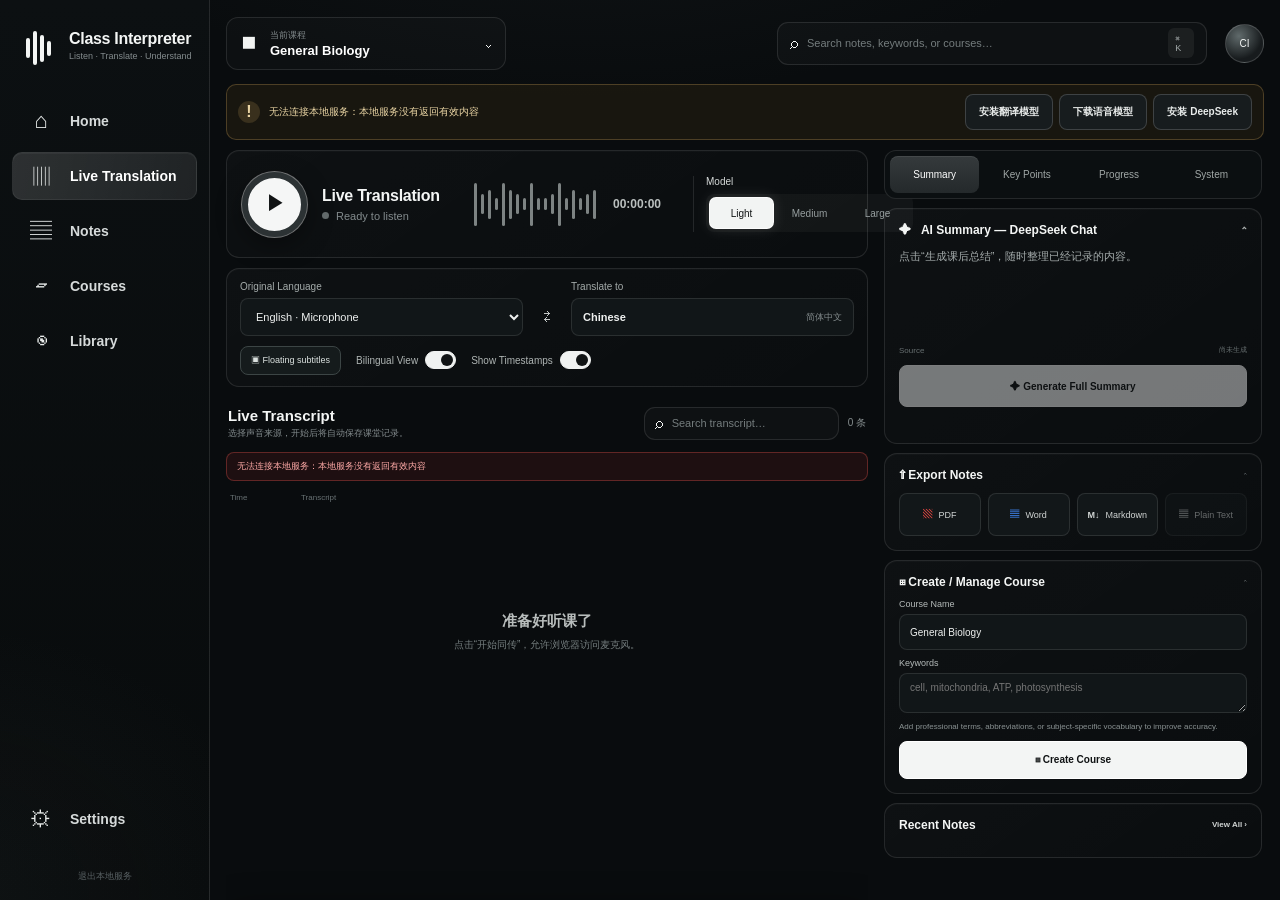
==== index.html @ e6c67590 "feat: add compact subtitle island" ====
<!doctype html>
<html lang="zh-CN">
<head>
  <meta charset="utf-8">
  <meta name="viewport" content="width=device-width,initial-scale=1">
  <meta name="color-scheme" content="dark">
  <title>听课搭子 · Class Interpreter</title>
  <link rel="stylesheet" href="/style.css?v=0.3.3-golden">
</head>
<body>
  <div class="desktop">
    <div class="window">
      <div class="app">
        <aside class="sidebar">
          <div class="brand">
            <span class="brand-mark" aria-hidden="true"><i></i><i></i><i></i><i></i></span>
            <span><strong>Class Interpreter</strong><small>Listen · Translate · Understand</small></span>
          </div>

          <button id="mobile-settings" class="mobile-nav" type="button" aria-expanded="false">菜单</button>

          <nav class="side-nav" aria-label="主要导航">
            <button class="nav-item" type="button" data-view="home"><span class="nav-icon">⌂</span><b>Home</b></button>
            <button class="nav-item active" type="button" data-view="live"><span class="nav-icon bars">▥</span><b>Live Translation</b></button>
            <button class="nav-item" type="button" data-view="history"><span class="nav-icon">▤</span><b>Notes</b></button>
            <button class="nav-item" type="button" data-view="summarize"><span class="nav-icon">▱</span><b>Courses</b></button>
            <button class="nav-item" type="button" data-view="export"><span class="nav-icon">◉</span><b>Library</b></button>
          </nav>

          <div class="sidebar-spacer"></div>
          <button class="nav-item settings-link" type="button" data-view="setup"><span class="nav-icon">⚙</span><b>Settings</b></button>

          <section class="sidebar-card" aria-label="产品介绍">
            <div class="mesh" aria-hidden="true"><i></i><i></i><i></i></div>
            <strong>From Every Lecture<br>to Lasting Knowledge</strong>
            <p>Real-time translation,<br>AI summary, organized notes.</p>
          </section>
          <button class="quiet-exit" id="quit-app" type="button">退出本地服务</button>
        </aside>

        <main class="stage">
          <header class="topbar">
            <label class="course-switcher">
              <span class="course-icon" aria-hidden="true">◆</span>
              <span class="course-copy"><small>当前课程</small><input id="class-title" value="General Biology" maxlength="80" aria-label="课程名称"></span>
              <span aria-hidden="true">⌄</span>
            </label>

            <label class="search-wrap global">
              <span aria-hidden="true">⌕</span>
              <input id="global-search" placeholder="Search notes, keywords, or courses…">
              <kbd>⌘ K</kbd>
            </label>

            <div class="top-actions">
              <span id="local-status" class="status-pill">正在检查本地服务…</span>
              <span class="avatar" aria-label="本地用户">CI</span>
            </div>
          </header>

          <section id="model-banner" class="model-banner" aria-live="polite">
            <span class="banner-icon">!</span>
            <p id="model-banner-text">正在检查本地模型…</p>
            <div class="banner-actions">
              <button id="install-translation" class="button" type="button">安装翻译模型</button>
              <button id="install-whisper" class="button" type="button">下载语音模型</button>
              <button id="install-deepseek" class="button" type="button">安装 DeepSeek</button>
            </div>
          </section>

          <section class="view" id="view-home" hidden>
            <div class="hero-panel">
              <div>
                <p class="eyebrow" id="home-greeting">Good morning</p>
                <h1>听懂每一句，<br>跟上每一堂课。</h1>
                <p>Translate, understand, and grow — one step at a time.</p>
              </div>
              <div class="hero-art" aria-hidden="true"><span>EN</span><i>→</i><span>中</span></div>
            </div>
            <div class="home-grid">
              <button class="home-card" type="button" data-view="live"><i>▥</i><b>Live Translation</b><span>实时英译中，自动保存课堂记录。</span></button>
              <button class="home-card" type="button" data-view="summarize"><i>✦</i><b>AI Summary</b><span>从本堂转写生成课后总结。</span></button>
              <button class="home-card" type="button" data-view="history"><i>▤</i><b>Recent Notes</b><span>继续查看过往课堂内容。</span></button>
            </div>
          </section>

          <section class="view" id="view-live">
            <div class="live-workspace">
              <div class="live-center">
                <section class="session-console panel">
                  <div class="record-cluster">
                    <button id="record-button" class="record-control" type="button" aria-label="开始或结束同传"><i aria-hidden="true">▶</i><span class="sr-only">开始同传</span></button>
                    <div class="record-copy">
                      <strong>Live Translation</strong>
                      <small id="record-indicator" class="record-indicator"><span></span><i id="record-status">Ready to listen</i></small>
                    </div>
                  </div>

                  <div class="waveform" aria-hidden="true">
                    <i></i><i></i><i></i><i></i><i></i><i></i><i></i><i></i><i></i><i></i><i></i><i></i><i></i><i></i><i></i><i></i><i></i><i></i><i></i><i></i><i></i><i></i><i></i><i></i>
                  </div>
                  <strong id="elapsed-time" class="session-clock">00:00:00</strong>

                  <div class="model-switch" aria-label="语音识别模型">
                    <span>Model</span>
                    <div>
                      <button class="model-card" type="button" data-model="small">Light</button>
                      <button class="model-card" type="button" data-model="medium">Medium</button>
                      <button class="model-card" type="button" data-model="large-v3">Large</button>
                    </div>
                    <select id="model" aria-label="识别模型">
                      <option value="small" selected>Small</option>
                      <option value="medium">Medium</option>
                      <option value="large-v3">Large v3</option>
                    </select>
                  </div>
                </section>

                <section class="language-console panel">
                  <label>
                    <span>Original Language</span>
                    <select id="source"><option value="mic">English · Microphone</option><option value="screen">English · Shared tab</option></select>
                  </label>
                  <span class="language-arrow" aria-hidden="true">⇄</span>
                  <div class="language-pair"><span>Translate to</span><strong>Chinese <small>简体中文</small></strong></div>
                  <div class="view-toggles">
                    <button id="subtitle-window-button" class="subtitle-window-button" type="button" aria-pressed="false" title="Open a compact always-on-top subtitle island">▣ Floating subtitles</button>
                    <label class="switch"><span>Bilingual View</span><input id="dual-view" type="checkbox" checked><i></i></label>
                    <label class="switch"><span>Show Timestamps</span><input id="timestamp-view" type="checkbox" checked><i></i></label>
                    <label class="switch speak-toggle"><span>朗读译文</span><input id="speak" type="checkbox"><i></i></label>
                  </div>
                </section>

                <section class="transcript-shell">
                  <div class="transcript-toolbar">
                    <div>
                      <h2>Live Transcript</h2>
                      <p id="session-meta">选择声音来源，开始后将自动保存课堂记录。</p>
                    </div>
                    <label class="search-wrap compact"><span aria-hidden="true">⌕</span><input id="transcript-search" placeholder="Search transcript…"></label>
                    <span id="entry-count" class="count">0 条</span>
                  </div>

                  <p id="notice" class="notice" role="status" aria-live="polite">系统已准备好。开始后会按自然停顿生成双语记录。</p>
                  <div id="live-preview" class="live-preview" hidden aria-live="polite">
                    <span>LIVE</span><div><p id="live-preview-en"></p><strong id="live-preview-zh">正在识别…</strong></div>
                  </div>
                  <div class="transcript-head" aria-hidden="true"><span>Time</span><span>Transcript</span><span></span></div>
                  <div id="transcript" class="transcript"></div>

                  <div class="listening-dock">
                    <span class="mini-wave" aria-hidden="true"><i></i><i></i><i></i><i></i><i></i></span>
                    <b id="session-heading">Listening to lecture audio…</b>
                    <button class="dock-record" type="button" data-record-proxy><i></i><span>Start</span></button>
                  </div>
                </section>
              </div>

              <aside class="insight-rail">
                <div class="rail-tabs" role="tablist" aria-label="课堂洞察">
                  <button class="active" type="button" data-rail-tab="summary">Summary</button>
                  <button type="button" data-rail-tab="concepts">Key Points</button>
                  <button type="button" data-rail-tab="progress">Progress</button>
                  <button type="button" data-rail-tab="system">System</button>
                </div>

                <section class="panel rail-panel active summary-card" id="summary-section" data-rail-panel="summary">
                  <h3><span><i class="spark">✦</i> AI Summary — DeepSeek Chat</span><button class="collapse-mark" type="button" aria-label="摘要">⌃</button></h3>
                  <div id="summary-content" class="summary-content muted">Complete a lecture segment, then generate a clear summary grounded in your transcript.</div>
                  <div class="summary-meta"><span>Source</span><small id="summary-source">尚未生成</small></div>
                  <button class="button summary-action" id="summary-button" type="button" data-generate-summary>✦ Generate Full Summary</button>
                </section>

                <section class="panel rail-panel" data-rail-panel="concepts">
                  <h3><span>Key Concepts</span><span id="concept-count" class="count">0</span></h3>
                  <div id="concept-list" class="concept-list"></div>
                </section>

                <section class="panel rail-panel" data-rail-panel="progress">
                  <h3>Today’s Progress</h3>
                  <p class="muted">记录时长 <b id="duration-metric">0 分钟</b></p>
                  <div class="metric-grid"><div><strong id="segment-metric">0</strong><span>Segments</span></div><div><strong id="word-metric">0</strong><span>Words</span></div><div><strong id="concept-metric">0</strong><span>Concepts</span></div></div>
                </section>

                <section class="panel rail-panel" data-rail-panel="system">
                  <h3>System Status</h3>
                  <ul class="system-list">
                    <li><span>Microphone</span><b id="mic-health">待连接</b></li>
                    <li><span>Audio input</span><b id="audio-health">等待语音</b></li>
                    <li><span>Translation engine</span><b id="engine-health">检查中</b></li>
                    <li><span>DeepSeek</span><b id="deepseek-health">检查中</b></li>
                    <li><span>Local notes</span><b>Auto-save</b></li>
                  </ul>
                </section>

                <section class="panel export-card">
                  <h3><span>⇧ Export Notes</span><small>⌃</small></h3>
                  <div class="export-options">
                    <button type="button" data-export-format="pdf"><i class="pdf">▧</i>PDF</button>
                    <button type="button" data-export-format="word"><i class="word">▤</i>Word</button>
                    <button type="button" data-export-format="markdown"><i>M↓</i>Markdown</button>
                    <button id="export-button" type="button" data-export-format="text"><i>▤</i>Plain Text</button>
                  </div>
                </section>

                <section class="panel course-card">
                  <h3><span>⊞ Create / Manage Course</span><small>⌃</small></h3>
                  <label class="field"><span>Course Name</span><input id="course-title-side" maxlength="80" value="General Biology"></label>
                  <label class="field"><span>Keywords</span><textarea id="glossary" rows="2" maxlength="500" placeholder="cell, mitochondria, ATP, photosynthesis"></textarea></label>
                  <p class="course-help">Add professional terms, abbreviations, or subject-specific vocabulary to improve accuracy.</p>
                  <button class="button course-action" type="button" data-new-session-proxy>⊞ Create Course</button>
                  <button id="new-session" class="sr-only" type="button">新建课堂</button>
                </section>

                <section class="panel recent-card">
                  <h3><span>Recent Notes</span><button class="text-btn" type="button" data-view="history">View All ›</button></h3>
                  <div id="recent-list" class="recent-list"></div>
                </section>
              </aside>
            </div>
          </section>

          <section class="view secondary-view" id="view-summarize" hidden>
            <div class="page-head"><div><p class="eyebrow">AI Study Assistant</p><h1>课程总结</h1><p>只根据已识别的课堂文字整理，不编造内容。</p></div><button class="button primary" type="button" id="summary-page-button">生成课后总结</button></div>
            <div class="split"><div class="panel drop-panel"><i class="page-symbol">✦</i><p>从当前课堂记录生成结构化总结。DeepSeek 就绪时会自动增强整理质量。</p><p id="deepseek-status-text" class="muted">正在检查 DeepSeek…</p><button class="button" type="button" id="install-deepseek-page">安装 DeepSeek</button></div><div class="panel result-panel"><h3>Summary Result</h3><div id="summary-page-content" class="summary-content muted">Your summary will appear here.</div></div></div>
          </section>

          <section class="view secondary-view" id="view-export" hidden>
            <div class="page-head"><div><p class="eyebrow">Study anywhere</p><h1>导出笔记</h1><p>保存、分享并继续学习。</p></div><button class="button primary" type="button" id="export-page-button">下载文本</button></div>
            <div class="split export-view"><div class="panel"><h3>最近课堂</h3><div id="export-list" class="note-list"></div></div><div class="panel"><h3 id="export-title">当前笔记</h3><pre id="export-preview" class="note-preview">选择一节课或先开始同传。</pre></div></div>
          </section>

          <section class="view secondary-view" id="view-model" hidden>
            <div class="page-head"><div><p class="eyebrow">Recognition engine</p><h1>语音模型</h1><p>模型越大越准确，也会占用更多内存。</p></div><span class="status-pill">当前：<b id="current-model-label">Small</b></span></div>
            <div class="model-grid"><button class="model-card selected" type="button" data-model="small"><b>Light</b><span>推荐 · 更快</span></button><button class="model-card" type="button" data-model="medium"><b>Medium</b><span>更准确</span></button><button class="model-card" type="button" data-model="large-v3"><b>Large</b><span>准确优先</span></button></div>
          </section>

          <section class="view secondary-view" id="view-setup" hidden>
            <div class="page-head"><div><p class="eyebrow">Local privacy</p><h1>设置</h1><p>浏览器录音、本机识别、自动保存。</p></div></div>
            <div class="split"><div class="panel drop-panel"><i class="page-symbol">◌</i><h3>隐私优先</h3><p>录音不会上传到我们的服务器。语音识别和翻译在本机完成。</p></div><div class="panel"><h3>使用建议</h3><ul class="tips"><li>首次使用保持联网以下载免费模型。</li><li>线下课堂选择麦克风；网课选择共享标签页并勾选共享音频。</li><li>手机端请保持网页在前台，避免锁屏。</li></ul></div></div>
          </section>

          <section class="view secondary-view" id="view-history" hidden>
            <div class="page-head"><div><p class="eyebrow">Your learning archive</p><h1>课堂笔记</h1><p>所有记录均保存在当前电脑。</p></div></div>
            <div id="history" class="history-grid"></div>
          </section>
        </main>
      </div>
    </div>
  </div>
  <script src="/subtitle-window.js?v=0.3.3-island" defer></script>
  <script src="/app.js?v=0.3.3-stream" defer></script>
</body>
</html>
---- style.css ----
:root {
  color-scheme: dark;
  --bg: #07090a;
  --shell: #090c0e;
  --sidebar: #0b0e10;
  --panel: #0d1113;
  --panel-strong: #111517;
  --surface: #151a1c;
  --surface-hover: #1b2022;
  --text: #f4f6f5;
  --soft: #c9cecd;
  --muted: #838b8d;
  --faint: #596164;
  --line: rgba(255,255,255,.105);
  --line-strong: rgba(255,255,255,.17);
  --green: #28df79;
  --red: #ff5c57;
  --amber: #e9bd67;
  --radius: 13px;
  --font: Inter, ui-sans-serif, "SF Pro Display", "Segoe UI", "PingFang SC", "Microsoft YaHei", sans-serif;
}

* { box-sizing: border-box; }
html, body { margin: 0; min-width: 320px; min-height: 100%; background: var(--bg); color: var(--text); font-family: var(--font); }
body { min-height: 100vh; overflow: hidden; }
button, input, select, textarea { font: inherit; color: inherit; }
button { cursor: pointer; }
button:disabled { cursor: not-allowed; opacity: .46; }
input, select, textarea { outline: none; }
[hidden], .sr-only { display: none !important; }

.desktop, .window, .app { width: 100%; min-height: 100vh; }
.window { background: var(--shell); }
.app { display: grid; grid-template-columns: 260px minmax(0,1fr); }

.sidebar {
  height: 100vh;
  padding: 25px 12px 16px;
  display: flex;
  flex-direction: column;
  overflow: hidden;
  border-right: 1px solid var(--line);
  background:
    radial-gradient(500px 420px at -20% 100%, rgba(76,85,86,.10), transparent 65%),
    linear-gradient(180deg,#0c1012,#080b0c);
}
.brand { min-height: 72px; padding: 4px 16px 24px; display: flex; align-items: flex-start; gap: 13px; }
.brand > span:last-child { display: grid; gap: 3px; min-width: 0; }
.brand strong { font-size: 16px; line-height: 1.2; letter-spacing: -.3px; white-space: nowrap; }
.brand small { color: var(--muted); font-size: 9px; white-space: nowrap; }
.brand-mark { width: 36px; height: 38px; display: flex; align-items: center; justify-content: center; gap: 3px; flex: 0 0 auto; }
.brand-mark i { width: 4px; border-radius: 6px; background: #f3f5f4; }
.brand-mark i:nth-child(1) { height: 20px; }
.brand-mark i:nth-child(2) { height: 34px; }
.brand-mark i:nth-child(3) { height: 27px; }
.brand-mark i:nth-child(4) { height: 15px; }

.side-nav { display: grid; gap: 7px; }
.nav-item {
  width: 100%;
  min-height: 48px;
  padding: 8px 16px;
  display: grid;
  grid-template-columns: 32px 1fr;
  align-items: center;
  gap: 9px;
  border: 1px solid transparent;
  border-radius: 10px;
  background: transparent;
  color: #d6dada;
  text-align: left;
  transition: background .16s ease, border-color .16s ease, color .16s ease;
}
.nav-item:hover { background: rgba(255,255,255,.045); color: #fff; }
.nav-item.active {
  border-color: rgba(255,255,255,.06);
  background: linear-gradient(100deg,rgba(255,255,255,.14),rgba(255,255,255,.085));
  color: #fff;
  box-shadow: inset 0 1px rgba(255,255,255,.04);
}
.nav-item b { font-size: 14px; font-weight: 560; }
.nav-icon { width: 24px; color: #e9eceb; font-size: 22px; line-height: 1; text-align: center; }
.nav-icon.bars { font-size: 19px; }
.sidebar-spacer { flex: 1; min-height: 16px; }
.settings-link { margin-bottom: 16px; }

.sidebar-card {
  position: relative;
  min-height: 272px;
  padding: 153px 18px 18px;
  overflow: hidden;
  border: 1px solid var(--line);
  border-radius: 14px;
  background: #0f1315;
}
.sidebar-card .mesh { position: absolute; inset: 0 0 auto; height: 143px; overflow: hidden; background: linear-gradient(150deg,#3e4547,#111517 45%,#090b0c); }
.sidebar-card .mesh i { position: absolute; width: 205px; height: 100px; left: -45px; top: 74px; border: 1px solid rgba(255,255,255,.10); border-radius: 50% 50% 0 0; transform: rotate(-8deg); background: linear-gradient(145deg,#3c4244,#101315 66%); }
.sidebar-card .mesh i:nth-child(2) { left: 48px; top: 83px; background: #090b0c; }
.sidebar-card .mesh i:nth-child(3) { left: 118px; top: 102px; background: #1a1f20; }
.sidebar-card strong { position: relative; font-size: 18px; line-height: 1.15; letter-spacing: -.55px; }
.sidebar-card p { position: relative; margin: 13px 0 0; color: #b3b9b8; font-size: 10px; line-height: 1.5; }
.quiet-exit { margin-top: 10px; border: 0; background: none; color: var(--faint); font-size: 9px; }
.mobile-nav { display: none; }

.stage {
  height: 100vh;
  min-width: 0;
  padding: 0 16px 14px;
  overflow: auto;
  background:
    radial-gradient(900px 420px at 35% -18%,rgba(62,72,74,.15),transparent 62%),
    #090c0e;
  scrollbar-color: #33393a transparent;
}
.topbar {
  height: 86px;
  display: grid;
  grid-template-columns: 280px minmax(260px,1fr) auto;
  align-items: center;
  gap: 18px;
}
.course-switcher {
  height: 53px;
  padding: 8px 13px;
  display: flex;
  align-items: center;
  gap: 12px;
  border: 1px solid var(--line);
  border-radius: 12px;
  background: rgba(255,255,255,.018);
}
.course-icon { font-size: 18px; transform: rotate(45deg); color: #f2f4f3; }
.course-copy { min-width: 0; flex: 1; display: grid; gap: 1px; }
.course-copy small { color: var(--muted); font-size: 9px; }
.course-copy input { width: 100%; padding: 0; border: 0; background: transparent; color: #fff; font-size: 13px; font-weight: 650; }

.search-wrap {
  display: flex;
  align-items: center;
  gap: 9px;
  border: 1px solid var(--line);
  border-radius: 11px;
  background: rgba(255,255,255,.025);
}
.search-wrap.global { width: min(430px,100%); height: 43px; padding: 0 12px; justify-self: end; }
.search-wrap input { min-width: 0; width: 100%; height: 100%; padding: 0; border: 0; background: transparent; color: #e3e6e5; font-size: 11px; }
.search-wrap input::placeholder { color: #747c7d; }
.search-wrap kbd { padding: 5px 7px; border-radius: 6px; background: rgba(255,255,255,.06); color: #a3aaaa; font: 9px var(--font); }
.top-actions { min-width: 0; display: flex; justify-content: flex-end; align-items: center; gap: 11px; }
.status-pill { display: none; }
.avatar { width: 39px; height: 39px; display: grid; place-items: center; flex: 0 0 auto; border: 1px solid var(--line-strong); border-radius: 50%; background: radial-gradient(circle at 35% 30%,#606a6b,#171b1d 65%); font-size: 10px; }

.model-banner {
  display: none;
  min-height: 48px;
  margin: -2px 0 10px;
  padding: 9px 11px;
  align-items: center;
  gap: 9px;
  border: 1px solid rgba(233,189,103,.25);
  border-radius: 10px;
  background: rgba(120,86,25,.14);
  color: #ead5a4;
}
.model-banner.show { display: flex; }
.banner-icon { width: 22px; height: 22px; display: grid; place-items: center; border-radius: 50%; background: rgba(233,189,103,.16); font-weight: 800; }
.model-banner p { flex: 1; margin: 0; font-size: 10px; }
.banner-actions { display: flex; gap: 6px; }

.view { animation: view-in .18s ease both; }
@keyframes view-in { from { opacity: 0; transform: translateY(2px); } }
.panel {
  border: 1px solid var(--line);
  border-radius: var(--radius);
  background: linear-gradient(145deg,rgba(255,255,255,.022),rgba(255,255,255,.009));
  box-shadow: inset 0 1px rgba(255,255,255,.018);
}
.button {
  min-height: 36px;
  padding: 8px 13px;
  border: 1px solid var(--line-strong);
  border-radius: 8px;
  background: #171c1e;
  color: #e9eceb;
  font-size: 10px;
  font-weight: 650;
}
.button:hover { border-color: rgba(255,255,255,.29); background: #1d2325; }
.button.primary { border-color: #fff; background: #f4f5f5; color: #111415; }

.live-workspace {
  height: calc(100vh - 100px);
  min-height: 660px;
  display: grid;
  grid-template-columns: minmax(590px,1fr) 468px;
  gap: 16px;
  align-items: stretch;
}
.live-center { min-width: 0; min-height: 0; display: flex; flex-direction: column; gap: 10px; }

.session-console {
  min-height: 108px;
  padding: 13px 15px;
  display: grid;
  grid-template-columns: 245px minmax(160px,1fr) 76px 242px;
  align-items: center;
  gap: 13px;
}
.record-cluster { min-width: 0; display: flex; align-items: center; gap: 15px; }
.record-control {
  width: 65px;
  height: 65px;
  display: grid;
  place-items: center;
  flex: 0 0 auto;
  border: 6px solid #2c3234;
  border-radius: 50%;
  background: #f5f6f6;
  color: #101314;
  box-shadow: 0 0 0 1px rgba(255,255,255,.42),0 8px 26px rgba(0,0,0,.38);
}
.record-control i { font-style: normal; font-size: 19px; font-weight: 850; margin-left: 2px; }
.record-control.recording { border-color: #363c3e; background: #fff; color: #111; }
.record-copy { min-width: 0; display: grid; gap: 5px; }
.record-copy strong { font-size: 16px; letter-spacing: -.25px; white-space: nowrap; }
.record-indicator { display: flex; align-items: center; gap: 7px; color: var(--muted); font-size: 11px; }
.record-indicator span { width: 7px; height: 7px; border-radius: 50%; background: #626a6b; }
.record-indicator i { overflow: hidden; text-overflow: ellipsis; white-space: nowrap; font-style: normal; }
.record-indicator.active { color: #a9eec3; }
.record-indicator.active span { background: var(--green); box-shadow: 0 0 12px rgba(40,223,121,.65); }

.waveform { height: 51px; display: flex; align-items: center; justify-content: center; gap: 4px; overflow: hidden; }
.waveform i { width: 3px; height: 12px; flex: 0 0 auto; border-radius: 4px; background: #aeb5b4; opacity: .7; }
.waveform i:nth-child(3n) { height: 29px; }
.waveform i:nth-child(4n) { height: 43px; }
.waveform i:nth-child(5n) { height: 20px; }
.session-console:has(.record-indicator.active) .waveform i { animation: wave .68s ease-in-out infinite alternate; background: #eef1f0; }
.session-console:has(.record-indicator.active) .waveform i:nth-child(2n) { animation-delay: -.31s; }
.session-console:has(.record-indicator.active) .waveform i:nth-child(3n) { animation-delay: -.49s; }
@keyframes wave { to { height: 7px; opacity: .32; } }
.session-clock { color: #bbc0bf; font-size: 12px; font-variant-numeric: tabular-nums; white-space: nowrap; }

.model-switch { min-width: 0; padding-left: 12px; border-left: 1px solid var(--line); }
.model-switch > span { display: block; margin-bottom: 7px; color: #d6dad9; font-size: 10px; }
.model-switch > div { display: grid; grid-template-columns: repeat(3,1fr); gap: 3px; padding: 3px; border-radius: 8px; background: rgba(255,255,255,.035); }
.model-switch .model-card { min-height: 32px; padding: 4px; border: 1px solid transparent; border-radius: 7px; background: transparent; color: #969e9f; font-size: 10px; }
.model-switch .model-card.selected { border-color: rgba(255,255,255,.75); background: #f2f4f3; color: #101314; box-shadow: 0 0 15px rgba(255,255,255,.12); }
.model-switch select { position: absolute; width: 1px; height: 1px; opacity: 0; pointer-events: none; }

.language-console {
  min-height: 88px;
  padding: 12px 13px;
  display: grid;
  grid-template-columns: minmax(180px,1fr) 35px minmax(180px,1fr) minmax(300px,1.5fr);
  gap: 10px;
  align-items: end;
}
.language-console label > span, .language-pair > span { display: block; margin-bottom: 6px; color: #a4abaa; font-size: 10px; }
.language-console select, .language-pair strong {
  width: 100%;
  min-height: 38px;
  padding: 8px 11px;
  display: flex;
  justify-content: space-between;
  align-items: center;
  border: 1px solid var(--line);
  border-radius: 8px;
  background: #111618;
  color: #eef0ef;
  font-size: 11px;
}
.language-pair small { color: #848c8d; font-weight: 500; }
.language-arrow { height: 38px; display: grid; place-items: center; color: #c4c9c8; }
.view-toggles { height: 38px; display: flex; justify-content: flex-end; align-items: center; gap: 15px; }
.subtitle-window-button { min-height: 29px; padding: 5px 10px; border: 1px solid #3c4545; border-radius: 8px; background: #151b1c; color: #dce2e0; font-size: 9px; white-space: nowrap; }
.subtitle-window-button:hover { border-color: #75807f; background: #1d2425; }
.subtitle-window-button.is-open { border-color: #43d68a; background: #10251c; color: #8ff0ba; }
.subtitle-island-fallback {
  width: min(720px, calc(100vw - 24px));
  height: 148px;
  position: fixed;
  z-index: 10000;
  left: 50%;
  top: 18px;
  transform: translateX(-50%);
  border: 0;
  border-radius: 36px;
  background: transparent;
  filter: drop-shadow(0 18px 42px rgba(0, 0, 0, .42));
}
.switch { display: flex; align-items: center; gap: 7px; white-space: nowrap; }
.switch > span { margin: 0 !important; color: #afb5b4 !important; }
.switch input { position: absolute; opacity: 0; pointer-events: none; }
.switch i { width: 31px; height: 18px; position: relative; border: 1px solid #485052; border-radius: 20px; background: #1b2022; }
.switch i::after { content: ""; width: 12px; height: 12px; position: absolute; left: 2px; top: 2px; border-radius: 50%; background: #858d8e; transition: .18s; }
.switch input:checked + i { border-color: #f0f2f1; background: #f0f2f1; }
.switch input:checked + i::after { left: 15px; background: #111415; }
.speak-toggle { display: none; }

.transcript-shell {
  min-height: 0;
  flex: 1;
  position: relative;
  display: flex;
  flex-direction: column;
  overflow: hidden;
}
.transcript-toolbar {
  min-height: 55px;
  padding: 6px 2px 9px;
  display: grid;
  grid-template-columns: minmax(190px,1fr) 195px auto;
  align-items: center;
  gap: 9px;
}
.transcript-toolbar h2 { margin: 0; font-size: 15px; }
.transcript-toolbar p { margin: 3px 0 0; color: var(--muted); font-size: 9px; }
.search-wrap.compact { height: 33px; padding: 0 10px; }
.count { color: #858d8e; font-size: 10px; white-space: nowrap; }

.notice { margin: 0 0 7px; padding: 7px 10px; border: 1px solid rgba(55,165,98,.20); border-radius: 8px; background: rgba(42,102,65,.12); color: #91c9a6; font-size: 9px; }
.notice:empty { display: none; }
.notice.error { border-color: rgba(255,92,87,.30); background: rgba(125,35,33,.19); color: #ffaaa7; }
.notice.warn { border-color: rgba(233,189,103,.24); background: rgba(117,82,22,.16); color: #e5c785; }
.live-preview { margin: 0 0 8px; padding: 10px 12px; display: grid; grid-template-columns: 42px 1fr; gap: 11px; border: 1px solid rgba(75,214,139,.25); border-radius: 10px; background: linear-gradient(100deg,rgba(35,112,69,.15),rgba(255,255,255,.018)); }
.live-preview[hidden] { display: none; }
.live-preview > span { align-self: start; padding: 4px 6px; border-radius: 5px; background: rgba(54,217,130,.13); color: #65e49e; font-size: 8px; font-weight: 800; letter-spacing: .08em; text-align: center; }
.live-preview p, .live-preview strong { display: block; margin: 0; overflow-wrap: anywhere; line-height: 1.45; }
.live-preview p { color: #d7dddb; font-size: 11px; }
.live-preview strong { margin-top: 3px; color: #9ea8a5; font-size: 12px; }
.transcript-head { min-height: 27px; padding: 5px 4px; display: grid; grid-template-columns: 62px 1fr 38px; gap: 9px; color: #687173; font-size: 8px; }
.transcript { min-height: 0; flex: 1; padding: 0 0 60px; overflow: auto; scrollbar-width: thin; scrollbar-color: #33393a transparent; }
.empty { min-height: 240px; display: grid; place-content: center; text-align: center; color: #747d7e; }
.empty strong { color: #b8bdbc; font-size: 15px; }
.empty p { margin: 7px 0; font-size: 10px; }

.entry {
  margin-bottom: 10px;
  padding: 0;
  display: grid;
  grid-template-columns: 62px minmax(0,1fr) 38px;
  gap: 9px;
  align-items: start;
}
.entry-time { padding-top: 15px; color: #bbc0c0; font-size: 10px; font-variant-numeric: tabular-nums; }
.entry-copy { overflow: hidden; border: 1px solid var(--line); border-radius: 12px; background: rgba(255,255,255,.013); }
.transcript-line { min-height: 57px; padding: 10px 12px; display: grid; grid-template-columns: 36px 1fr; gap: 10px; align-items: start; }
.transcript-line + .transcript-line { border-top: 1px solid var(--line); }
.transcript-line:first-child { background: linear-gradient(100deg,rgba(255,255,255,.038),rgba(255,255,255,.016)); }
.language-tag { width: 29px; height: 29px; display: grid; place-items: center; border-radius: 7px; background: #252b2e; color: #f0f2f1; font-size: 9px; font-weight: 700; }
.entry-zh .language-tag { background: #202a3a; }
.transcript-line p { margin: 1px 0; color: #e0e3e2; font-size: 12px; line-height: 1.55; }
.entry-zh p { color: #c7cccb; }
.entry-zh.missing p { color: #777f80; }
.entry-tools { padding-top: 12px; }
.entry-tools button { width: 32px; height: 32px; padding: 0; border: 1px solid transparent; border-radius: 7px; background: transparent; color: #91999a; font-size: 13px; }
.entry-tools button:hover { border-color: var(--line); background: rgba(255,255,255,.04); }
.edit-box { min-height: 86px; padding: 10px; border: 1px solid var(--line); border-radius: 8px; background: #0d1113; resize: vertical; }
.edit-actions { display: flex; gap: 6px; }
.edit-actions button { width: auto; min-width: 75px; color: #fff; font-size: 9px; }
#view-live.mono .entry-zh { display: none; }
.hide-time .entry-time, .hide-time .transcript-head span:first-child { visibility: hidden; }

.listening-dock {
  position: absolute;
  left: 0;
  right: 0;
  bottom: 1px;
  min-height: 48px;
  padding: 8px 10px 8px 14px;
  display: flex;
  align-items: center;
  gap: 12px;
  border: 1px solid var(--line-strong);
  border-radius: 12px;
  background: rgba(16,20,22,.96);
  backdrop-filter: blur(16px);
  box-shadow: 0 10px 35px rgba(0,0,0,.45);
}
.listening-dock b { min-width: 0; flex: 1; overflow: hidden; text-overflow: ellipsis; white-space: nowrap; color: #aeb5b4; font-size: 9px; font-weight: 500; }
.mini-wave { height: 24px; display: flex; align-items: center; gap: 2px; }
.mini-wave i { width: 2px; height: 11px; border-radius: 3px; background: #e3e7e6; }
.mini-wave i:nth-child(2), .mini-wave i:nth-child(4) { height: 22px; }
.dock-record { min-width: 64px; min-height: 31px; display: flex; align-items: center; justify-content: center; gap: 7px; border: 1px solid rgba(255,255,255,.13); border-radius: 18px; background: #171b1d; color: #aab1b0; font-size: 9px; }
.dock-record i { width: 7px; height: 7px; border-radius: 50%; background: #727a7b; }
.dock-record.recording { border-color: rgba(255,92,87,.30); background: rgba(111,30,28,.24); color: #ff7772; }
.dock-record.recording i { background: var(--red); box-shadow: 0 0 9px rgba(255,92,87,.6); }

.insight-rail { min-width: 0; height: 100%; overflow: auto; display: flex; flex-direction: column; gap: 9px; padding-right: 2px; scrollbar-width: thin; scrollbar-color: #33393a transparent; }
.rail-tabs { min-height: 49px; padding: 5px; display: grid; grid-template-columns: repeat(4,1fr); gap: 3px; border: 1px solid var(--line); border-radius: 12px; background: #0b0f11; }
.rail-tabs button { border: 0; border-radius: 8px; background: transparent; color: #a1a8a7; font-size: 10px; }
.rail-tabs button.active { background: linear-gradient(180deg,#353a3c,#24292b); color: #fff; box-shadow: inset 0 1px rgba(255,255,255,.08); }
.insight-rail .panel { padding: 14px; }
.insight-rail h3 { margin: 0 0 11px; display: flex; justify-content: space-between; align-items: center; gap: 10px; font-size: 12px; }
.insight-rail h3 small { color: #8b9394; font-size: 8px; font-weight: 500; }
.spark { margin-right: 7px; font-style: normal; }
.collapse-mark { padding: 0; border: 0; background: none; color: #bbc0bf; font-size: 11px; }

.rail-panel { display: none; }
.rail-panel.active { display: block; }
.summary-card { min-height: 236px; }
.summary-content { min-height: 90px; max-height: 190px; overflow: auto; white-space: pre-wrap; color: #d0d4d3; font-size: 11px; line-height: 1.52; }
.summary-content.muted { color: #a3aaaa; }
.summary-meta { margin-top: 8px; display: flex; justify-content: space-between; color: #676f70; font-size: 8px; }
.summary-action { width: 100%; margin-top: 10px; min-height: 42px; border-color: #fff; background: #f4f5f5; color: #101314; font-size: 10px; }
.summary-action:hover { background: #fff; color: #000; }

.concept-list { display: flex; flex-wrap: wrap; gap: 6px; }
.concept-list span { padding: 6px 9px; border: 1px solid var(--line); border-radius: 7px; background: #181d1f; color: #c1c6c5; font-size: 9px; }
.metric-grid { display: grid; grid-template-columns: repeat(3,1fr); gap: 6px; }
.metric-grid div { padding: 10px 4px; text-align: center; border: 1px solid var(--line); border-radius: 8px; }
.metric-grid strong { display: block; font-size: 18px; }
.metric-grid span { display: block; margin-top: 4px; color: var(--muted); font-size: 8px; }
.system-list { list-style: none; padding: 0; margin: 0; display: grid; gap: 7px; }
.system-list li { display: flex; justify-content: space-between; color: #aab1b0; font-size: 9px; }
.system-list b { color: #73d69b; }

.export-options { display: grid; grid-template-columns: repeat(4,1fr); gap: 7px; }
.export-options button { min-height: 43px; padding: 5px 4px; display: flex; align-items: center; justify-content: center; gap: 6px; border: 1px solid var(--line); border-radius: 8px; background: #121719; color: #d1d5d4; font-size: 9px; }
.export-options button:hover { border-color: #4a5354; background: #171c1e; color: #fff; }
.export-options i { font-style: normal; font-weight: 700; }
.export-options .pdf { color: #ff4d48; }
.export-options .word { color: #438cff; }

.course-card { display: grid; gap: 8px; }
.course-card h3 { margin-bottom: 2px; }
.field { display: grid; gap: 5px; color: #b5bbba; font-size: 9px; }
.field input, .field textarea { width: 100%; min-height: 36px; padding: 8px 10px; border: 1px solid var(--line); border-radius: 8px; background: #111618; color: #eef0ef; resize: vertical; font-size: 10px; }
.course-help { margin: 0; color: #8a9293; font-size: 8px; line-height: 1.45; }
.course-action { width: 100%; min-height: 38px; border-color: #fff; background: #f3f5f4; color: #101314; }
.text-btn { padding: 0; border: 0; background: none; color: #d0d4d3; font-size: 8px; }

.recent-list, .note-list { display: grid; gap: 2px; }
.history-item, .note-item { width: 100%; padding: 6px 8px; display: grid; grid-template-columns: 1fr auto; text-align: left; border: 1px solid transparent; border-radius: 7px; background: transparent; color: #d5d9d8; }
.history-item:hover, .note-item:hover, .history-item.active, .note-item.active { border-color: var(--line); background: rgba(255,255,255,.025); }
.history-item strong, .note-item strong { overflow: hidden; text-overflow: ellipsis; white-space: nowrap; font-size: 10px; font-weight: 550; }
.history-item small, .note-item small { color: #747d7e; font-size: 8px; }

.muted { color: var(--muted); }
.hero-panel { min-height: 310px; padding: 46px; display: grid; grid-template-columns: 1fr 300px; align-items: center; border: 1px solid var(--line); border-radius: 16px; background: radial-gradient(500px 280px at 80% 50%,rgba(112,124,126,.14),transparent 60%),#101416; }
.hero-panel h1 { margin: 8px 0 12px; font-size: clamp(36px,4vw,64px); line-height: .98; letter-spacing: -2px; }
.hero-panel p { color: var(--muted); }
.hero-art { display: flex; align-items: center; justify-content: center; gap: 18px; }
.hero-art span { width: 90px; height: 90px; display: grid; place-items: center; border: 1px solid var(--line-strong); border-radius: 50%; background: #22282a; font-size: 22px; font-weight: 700; }
.hero-art i { color: #777f80; font-style: normal; }
.home-grid { margin-top: 14px; display: grid; grid-template-columns: repeat(3,1fr); gap: 12px; }
.home-card { min-height: 150px; padding: 22px; display: grid; align-content: end; gap: 6px; text-align: left; border: 1px solid var(--line); border-radius: 14px; background: #101416; color: #fff; }
.home-card i { font-style: normal; font-size: 24px; }
.home-card b { font-size: 15px; }
.home-card span { color: var(--muted); font-size: 10px; }

.secondary-view { padding: 4px 0 30px; }
.page-head { min-height: 120px; display: flex; align-items: center; justify-content: space-between; gap: 20px; }
.page-head h1 { margin: 4px 0; font-size: 32px; }
.page-head p { margin: 0; color: var(--muted); font-size: 10px; }
.eyebrow { margin: 0; color: #707879; font-size: 9px; text-transform: uppercase; letter-spacing: 1.2px; }
.split { display: grid; grid-template-columns: minmax(280px,.8fr) minmax(0,1.4fr); gap: 12px; }
.split > .panel { min-height: 420px; padding: 22px; }
.drop-panel { display: grid; place-content: center; text-align: center; gap: 12px; }
.page-symbol { font-style: normal; font-size: 34px; }
.result-panel .summary-content { max-height: none; }
.model-grid { display: grid; grid-template-columns: repeat(3,1fr); gap: 12px; }
.model-grid .model-card { min-height: 150px; padding: 20px; display: grid; align-content: end; gap: 8px; text-align: left; border: 1px solid var(--line); border-radius: 14px; background: #111517; color: #fff; }
.model-grid .model-card.selected { border-color: #a8b0b0; box-shadow: inset 0 0 0 1px #a8b0b0; }
.model-grid .model-card span { color: var(--muted); font-size: 10px; }
.history-grid { display: grid; grid-template-columns: repeat(auto-fill,minmax(240px,1fr)); gap: 10px; }
.history-grid .history-item { min-height: 100px; padding: 16px; align-content: end; border-color: var(--line); background: #101416; }
.note-preview { min-height: 360px; margin: 0; padding: 14px; overflow: auto; white-space: pre-wrap; border: 1px solid var(--line); border-radius: 10px; background: #090c0e; color: #c5caca; font: 10px/1.65 ui-monospace,Consolas,monospace; }
.tips { color: #b5bbba; font-size: 11px; line-height: 1.8; }

@media (max-width: 1330px) {
  .app { grid-template-columns: 210px minmax(0,1fr); }
  .sidebar-card { display: none; }
  .brand { padding-inline: 8px; }
  .live-workspace { grid-template-columns: minmax(540px,1fr) 380px; }
  .session-console { grid-template-columns: 215px minmax(130px,1fr) 67px 220px; }
  .language-console { grid-template-columns: minmax(170px,1fr) 28px minmax(150px,1fr); }
  .view-toggles { grid-column: 1 / -1; height: 28px; justify-content: flex-start; }
}

@media (max-width: 1050px) {
  body { overflow: auto; }
  .app { grid-template-columns: 1fr; }
  .sidebar { height: auto; min-height: 66px; padding: 10px 14px; overflow: visible; border-right: 0; border-bottom: 1px solid var(--line); }
  .brand { min-height: 44px; padding: 0; align-items: center; }
  .brand-mark { width: 30px; height: 32px; }
  .sidebar-spacer, .settings-link, .sidebar-card, .quiet-exit { display: none; }
  .mobile-nav { display: block; position: absolute; right: 15px; top: 17px; padding: 6px 9px; border: 1px solid var(--line); border-radius: 8px; background: #171c1e; }
  .side-nav { display: none; grid-template-columns: repeat(5,1fr); margin-top: 10px; }
  .sidebar.expanded .side-nav { display: grid; }
  .nav-item { min-height: 42px; grid-template-columns: 1fr; justify-items: center; padding: 6px; }
  .nav-icon { display: none; }
  .stage { height: auto; min-height: calc(100vh - 66px); overflow: visible; }
  .topbar { grid-template-columns: 1fr 1fr; height: auto; min-height: 84px; padding: 10px 0; }
  .top-actions { grid-column: 1 / -1; justify-content: flex-start; }
  .live-workspace { height: auto; min-height: 0; grid-template-columns: 1fr; }
  .live-center { min-height: 720px; }
  .insight-rail { height: auto; overflow: visible; display: grid; grid-template-columns: 1fr 1fr; }
  .rail-tabs, .summary-card, .recent-card, .export-card { grid-column: 1 / -1; }
}

@media (max-width: 720px) {
  .stage { padding: 0 10px 14px; }
  .topbar { grid-template-columns: 1fr; gap: 8px; }
  .course-switcher, .search-wrap.global { width: 100%; }
  .top-actions { grid-column: auto; }
  .status-pill { max-width: calc(100vw - 70px); }
  .model-banner.show { align-items: stretch; flex-direction: column; }
  .banner-actions { flex-wrap: wrap; }
  .side-nav, .sidebar.expanded .side-nav { grid-template-columns: 1fr 1fr; }
  .session-console { grid-template-columns: 1fr 70px; }
  .waveform { grid-column: 1 / -1; order: 3; }
  .model-switch { grid-column: 1 / -1; padding: 10px 0 0; border-left: 0; border-top: 1px solid var(--line); }
  .language-console { grid-template-columns: 1fr; }
  .language-arrow { display: none; }
  .view-toggles { grid-column: auto; flex-wrap: wrap; height: auto; }
  .live-center { min-height: 760px; }
  .transcript-toolbar { grid-template-columns: 1fr auto; }
  .search-wrap.compact { grid-column: 1 / -1; grid-row: 2; }
  .transcript-head { display: none; }
  .entry { grid-template-columns: 1fr 34px; }
  .entry-time { grid-column: 1; padding: 0 2px; }
  .entry-copy { grid-column: 1; }
  .entry-tools { grid-column: 2; grid-row: 2; }
  .insight-rail { grid-template-columns: 1fr; }
  .rail-tabs, .summary-card, .recent-card, .export-card { grid-column: auto; }
  .export-options { grid-template-columns: 1fr 1fr; }
  .hero-panel { padding: 28px; grid-template-columns: 1fr; }
  .hero-art { display: none; }
  .home-grid, .model-grid, .split { grid-template-columns: 1fr; }
}

@media print {
  body.printing-notes { overflow: visible; background: #fff; color: #111; }
  body.printing-notes .sidebar,
  body.printing-notes .topbar,
  body.printing-notes .model-banner,
  body.printing-notes .session-console,
  body.printing-notes .language-console,
  body.printing-notes .insight-rail,
  body.printing-notes .transcript-toolbar,
  body.printing-notes .listening-dock,
  body.printing-notes .entry-tools,
  body.printing-notes #notice { display: none !important; }
  body.printing-notes .desktop,
  body.printing-notes .window,
  body.printing-notes .app,
  body.printing-notes .stage,
  body.printing-notes .live-workspace,
  body.printing-notes .live-center,
  body.printing-notes .transcript-shell { display: block; width: 100%; height: auto; max-width: none; min-height: 0; margin: 0; padding: 0; overflow: visible; background: #fff; border: 0; box-shadow: none; }
  body.printing-notes .view:not(#view-live) { display: none !important; }
  body.printing-notes .entry { break-inside: avoid; grid-template-columns: 70px 1fr; color: #111; }
  body.printing-notes .entry-copy, body.printing-notes .transcript-line { border-color: #ddd; background: #fff; }
  body.printing-notes .transcript-line p, body.printing-notes .entry-time { color: #111; }
}
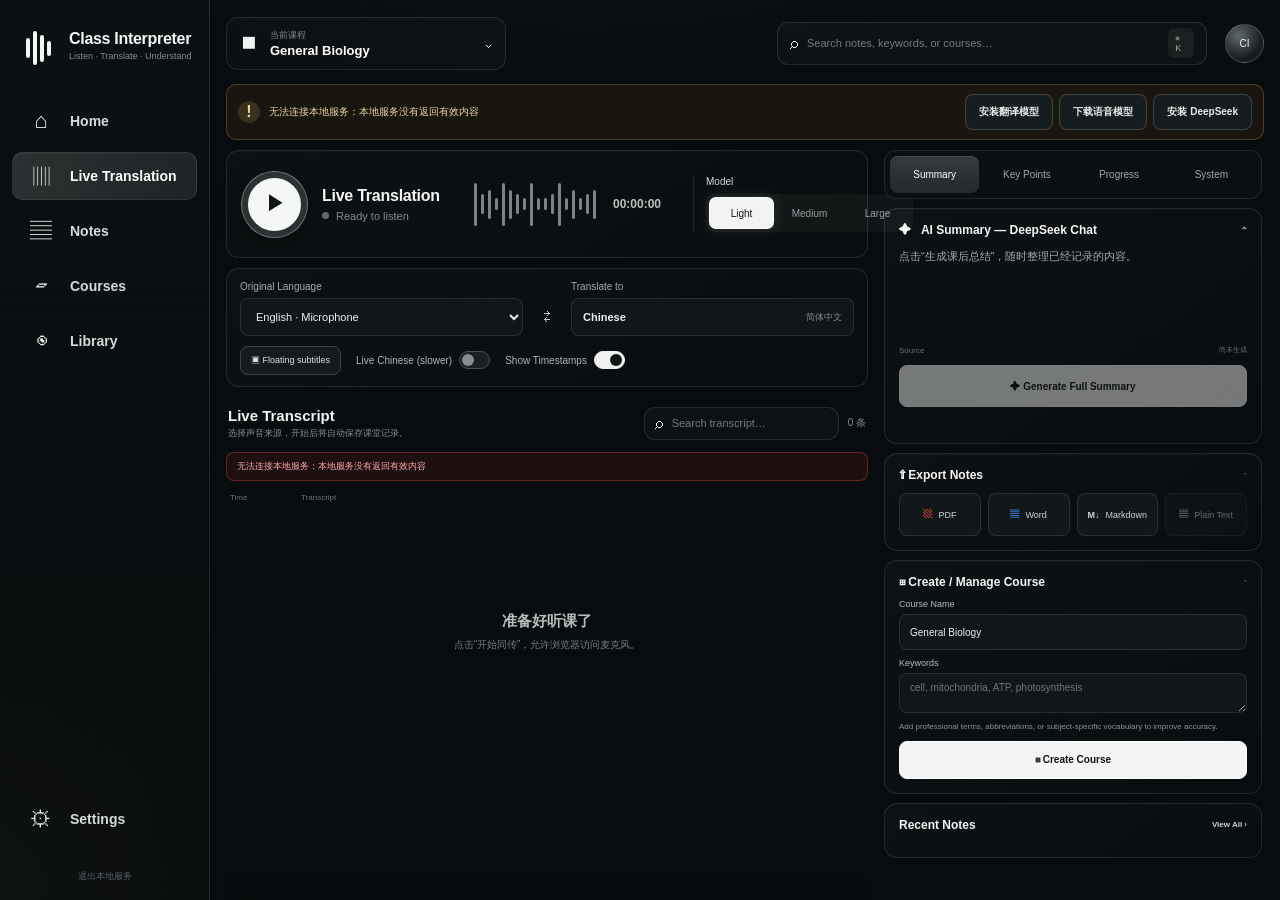
==== commit 506442f7: "perf: prioritize low-latency English subtitles" ====
--- a/index.html
+++ b/index.html
@@ -5,7 +5,7 @@
   <meta name="viewport" content="width=device-width,initial-scale=1">
   <meta name="color-scheme" content="dark">
   <title>听课搭子 · Class Interpreter</title>
-  <link rel="stylesheet" href="/style.css?v=0.3.3-golden">
+  <link rel="stylesheet" href="/style.css?v=0.3.3-golden2">
 </head>
 <body>
   <div class="desktop">
@@ -125,7 +125,7 @@
                   <div class="language-pair"><span>Translate to</span><strong>Chinese <small>简体中文</small></strong></div>
                   <div class="view-toggles">
                     <button id="subtitle-window-button" class="subtitle-window-button" type="button" aria-pressed="false" title="Open a compact always-on-top subtitle island">▣ Floating subtitles</button>
-                    <label class="switch"><span>Bilingual View</span><input id="dual-view" type="checkbox" checked><i></i></label>
+                    <label class="switch" title="Adds live Chinese previews, but uses more CPU and may increase subtitle delay"><span>Live Chinese (slower)</span><input id="dual-view" type="checkbox"><i></i></label>
                     <label class="switch"><span>Show Timestamps</span><input id="timestamp-view" type="checkbox" checked><i></i></label>
                     <label class="switch speak-toggle"><span>朗读译文</span><input id="speak" type="checkbox"><i></i></label>
                   </div>
@@ -248,7 +248,7 @@
       </div>
     </div>
   </div>
-  <script src="/subtitle-window.js?v=0.3.3-island" defer></script>
-  <script src="/app.js?v=0.3.3-stream" defer></script>
+  <script src="/subtitle-window.js?v=0.3.3-island4" defer></script>
+  <script src="/app.js?v=0.3.3-stream6" defer></script>
 </body>
 </html>
--- a/style.css
+++ b/style.css
@@ -287,6 +287,7 @@
   border-radius: 36px;
   background: transparent;
   filter: drop-shadow(0 18px 42px rgba(0, 0, 0, .42));
+  touch-action: none;
 }
 .switch { display: flex; align-items: center; gap: 7px; white-space: nowrap; }
 .switch > span { margin: 0 !important; color: #afb5b4 !important; }
@@ -387,6 +388,7 @@
 .dock-record.recording i { background: var(--red); box-shadow: 0 0 9px rgba(255,92,87,.6); }
 
 .insight-rail { min-width: 0; height: 100%; overflow: auto; display: flex; flex-direction: column; gap: 9px; padding-right: 2px; scrollbar-width: thin; scrollbar-color: #33393a transparent; }
+.insight-rail > * { flex: 0 0 auto; }
 .rail-tabs { min-height: 49px; padding: 5px; display: grid; grid-template-columns: repeat(4,1fr); gap: 3px; border: 1px solid var(--line); border-radius: 12px; background: #0b0f11; }
 .rail-tabs button { border: 0; border-radius: 8px; background: transparent; color: #a1a8a7; font-size: 10px; }
 .rail-tabs button.active { background: linear-gradient(180deg,#353a3c,#24292b); color: #fff; box-shadow: inset 0 1px rgba(255,255,255,.08); }
@@ -398,8 +400,8 @@
 
 .rail-panel { display: none; }
 .rail-panel.active { display: block; }
-.summary-card { min-height: 236px; }
-.summary-content { min-height: 90px; max-height: 190px; overflow: auto; white-space: pre-wrap; color: #d0d4d3; font-size: 11px; line-height: 1.52; }
+.summary-card { min-height: 236px; display: grid; grid-template-rows: auto minmax(90px, auto) auto auto; align-content: start; }
+.summary-content { min-height: 90px; max-height: 240px; overflow: auto; overscroll-behavior: contain; white-space: pre-wrap; color: #d0d4d3; font-size: 11px; line-height: 1.52; }
 .summary-content.muted { color: #a3aaaa; }
 .summary-meta { margin-top: 8px; display: flex; justify-content: space-between; color: #676f70; font-size: 8px; }
 .summary-action { width: 100%; margin-top: 10px; min-height: 42px; border-color: #fff; background: #f4f5f5; color: #101314; font-size: 10px; }
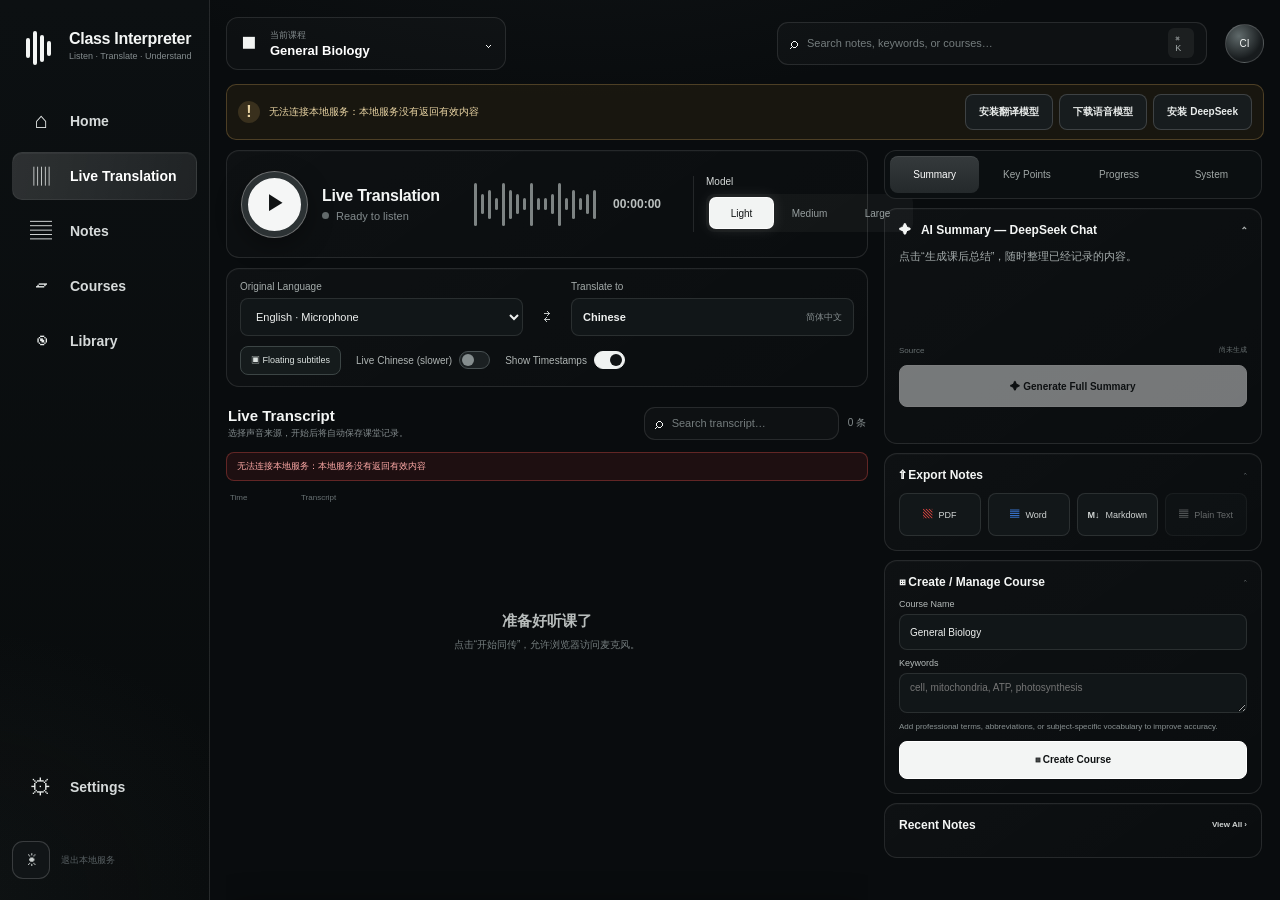
==== commit d7aa8d71: "feat: add persistent light theme toggle" ====
--- a/index.html
+++ b/index.html
@@ -3,9 +3,10 @@
 <head>
   <meta charset="utf-8">
   <meta name="viewport" content="width=device-width,initial-scale=1">
-  <meta name="color-scheme" content="dark">
+  <meta name="color-scheme" content="dark light">
   <title>听课搭子 · Class Interpreter</title>
-  <link rel="stylesheet" href="/style.css?v=0.3.3-golden2">
+  <script>try{document.documentElement.dataset.theme=localStorage.getItem('class-interpreter-theme')==='light'?'light':'dark'}catch{document.documentElement.dataset.theme='dark'}</script>
+  <link rel="stylesheet" href="/style.css?v=0.3.3-theme1">
 </head>
 <body>
   <div class="desktop">
@@ -35,7 +36,10 @@
             <strong>From Every Lecture<br>to Lasting Knowledge</strong>
             <p>Real-time translation,<br>AI summary, organized notes.</p>
           </section>
-          <button class="quiet-exit" id="quit-app" type="button">退出本地服务</button>
+          <div class="sidebar-footer">
+            <button id="theme-toggle" class="theme-toggle" type="button" aria-label="Switch to light mode" title="Switch to light mode"><span aria-hidden="true">☀</span></button>
+            <button class="quiet-exit" id="quit-app" type="button">退出本地服务</button>
+          </div>
         </aside>
 
         <main class="stage">
@@ -248,7 +252,7 @@
       </div>
     </div>
   </div>
-  <script src="/subtitle-window.js?v=0.3.3-island4" defer></script>
-  <script src="/app.js?v=0.3.3-stream6" defer></script>
+  <script src="/subtitle-window.js?v=0.3.3-island5" defer></script>
+  <script src="/app.js?v=0.3.3-stream7" defer></script>
 </body>
 </html>
--- a/style.css
+++ b/style.css
@@ -99,7 +99,8 @@
 .sidebar-card .mesh i:nth-child(3) { left: 118px; top: 102px; background: #1a1f20; }
 .sidebar-card strong { position: relative; font-size: 18px; line-height: 1.15; letter-spacing: -.55px; }
 .sidebar-card p { position: relative; margin: 13px 0 0; color: #b3b9b8; font-size: 10px; line-height: 1.5; }
-.quiet-exit { margin-top: 10px; border: 0; background: none; color: var(--faint); font-size: 9px; }
+.sidebar-footer { min-height: 48px; margin-top: 9px; display: flex; align-items: center; gap: 9px; }
+.quiet-exit { min-width: 0; padding: 7px 2px; border: 0; background: none; color: var(--faint); font-size: 9px; text-align: left; }
 .mobile-nav { display: none; }
 
 .stage {
@@ -149,6 +150,9 @@
 .top-actions { min-width: 0; display: flex; justify-content: flex-end; align-items: center; gap: 11px; }
 .status-pill { display: none; }
 .avatar { width: 39px; height: 39px; display: grid; place-items: center; flex: 0 0 auto; border: 1px solid var(--line-strong); border-radius: 50%; background: radial-gradient(circle at 35% 30%,#606a6b,#171b1d 65%); font-size: 10px; }
+.theme-toggle { width: 38px; height: 38px; display: grid; place-items: center; flex: 0 0 auto; border: 1px solid var(--line-strong); border-radius: 11px; background: var(--panel-strong); color: var(--soft); transition: transform .16s ease, background .16s ease, color .16s ease; }
+.theme-toggle:hover { transform: translateY(-1px); background: var(--surface-hover); color: var(--text); }
+.theme-toggle span { font-size: 17px; line-height: 1; }
 
 .model-banner {
   display: none;
@@ -469,6 +473,102 @@
 .history-grid .history-item { min-height: 100px; padding: 16px; align-content: end; border-color: var(--line); background: #101416; }
 .note-preview { min-height: 360px; margin: 0; padding: 14px; overflow: auto; white-space: pre-wrap; border: 1px solid var(--line); border-radius: 10px; background: #090c0e; color: #c5caca; font: 10px/1.65 ui-monospace,Consolas,monospace; }
 .tips { color: #b5bbba; font-size: 11px; line-height: 1.8; }
+
+html[data-theme="light"] {
+  color-scheme: light;
+  --bg: #e9eef1;
+  --shell: #f7f9fa;
+  --sidebar: #f1f4f5;
+  --panel: #ffffff;
+  --panel-strong: #f3f6f6;
+  --surface: #edf2f2;
+  --surface-hover: #e3eaea;
+  --text: #17201e;
+  --soft: #34413e;
+  --muted: #697773;
+  --faint: #8b9794;
+  --line: rgba(24,48,43,.12);
+  --line-strong: rgba(24,48,43,.20);
+  --green: #0ea862;
+  --red: #d94440;
+  --amber: #a96e11;
+}
+html[data-theme="light"] .window { background: var(--shell); }
+html[data-theme="light"] .sidebar { background: linear-gradient(180deg,#f7f9f9,#edf2f3); }
+html[data-theme="light"] .stage { background: radial-gradient(900px 420px at 35% -18%,rgba(126,153,148,.16),transparent 62%),#f7f9fa; scrollbar-color: #b8c3c1 transparent; }
+html[data-theme="light"] .brand-mark i { background: #1d2926; }
+html[data-theme="light"] .nav-item { color: #42504d; }
+html[data-theme="light"] .nav-item:hover { background: rgba(28,62,54,.06); color: #14201d; }
+html[data-theme="light"] .nav-item.active { border-color: rgba(28,62,54,.09); background: linear-gradient(100deg,rgba(26,59,52,.13),rgba(26,59,52,.07)); color: #101917; box-shadow: inset 0 1px rgba(255,255,255,.8); }
+html[data-theme="light"] .nav-icon { color: #344440; }
+html[data-theme="light"] .sidebar-card { background: #fff; }
+html[data-theme="light"] .sidebar-card .mesh { background: linear-gradient(150deg,#d7dfde,#b7c3c0 45%,#edf2f1); }
+html[data-theme="light"] .sidebar-card .mesh i { border-color: rgba(31,59,53,.10); background: linear-gradient(145deg,#d4dcda,#f8fafa 66%); }
+html[data-theme="light"] .sidebar-card .mesh i:nth-child(2) { background: #f7f9f9; }
+html[data-theme="light"] .sidebar-card .mesh i:nth-child(3) { background: #e4e9e8; }
+html[data-theme="light"] .sidebar-card p { color: #5f6d69; }
+html[data-theme="light"] .course-switcher,
+html[data-theme="light"] .search-wrap { background: rgba(255,255,255,.76); }
+html[data-theme="light"] .course-icon,
+html[data-theme="light"] .course-copy input,
+html[data-theme="light"] .search-wrap input { color: #17201e; }
+html[data-theme="light"] .search-wrap kbd { background: rgba(30,59,52,.07); color: #5b6966; }
+html[data-theme="light"] .avatar { background: radial-gradient(circle at 35% 30%,#fff,#dbe3e1 65%); color: #2c3936; }
+html[data-theme="light"] .panel { background: #fff; box-shadow: 0 1px 2px rgba(25,48,43,.04); }
+html[data-theme="light"] .button { background: #eef3f2; color: #263330; }
+html[data-theme="light"] .button:hover { border-color: rgba(24,48,43,.28); background: #e3eae8; }
+html[data-theme="light"] .button.primary,
+html[data-theme="light"] .summary-action,
+html[data-theme="light"] .course-action { border-color: #1d2926; background: #1d2926; color: #fff; }
+html[data-theme="light"] .record-control { border-color: #c7d0ce; box-shadow: 0 0 0 1px rgba(25,48,43,.15),0 8px 26px rgba(44,67,62,.15); }
+html[data-theme="light"] .waveform i,
+html[data-theme="light"] .mini-wave i { background: #64736f; }
+html[data-theme="light"] .model-switch > div { background: rgba(28,59,52,.06); }
+html[data-theme="light"] .model-switch .model-card { color: #687571; }
+html[data-theme="light"] .model-switch .model-card.selected { border-color: #32423e; background: #fff; color: #14201d; box-shadow: 0 0 15px rgba(28,59,52,.10); }
+html[data-theme="light"] .model-switch > span,
+html[data-theme="light"] .language-console select,
+html[data-theme="light"] .language-pair strong { color: #263330; }
+html[data-theme="light"] .language-console select,
+html[data-theme="light"] .language-pair strong,
+html[data-theme="light"] .field input,
+html[data-theme="light"] .field textarea,
+html[data-theme="light"] .edit-box { background: #fff; color: #1b2724; }
+html[data-theme="light"] .subtitle-window-button { border-color: #bdc9c6; background: #f4f7f6; color: #2f3d39; }
+html[data-theme="light"] .subtitle-window-button:hover { border-color: #81908c; background: #e9efed; }
+html[data-theme="light"] .switch i { border-color: #aab7b4; background: #dbe3e1; }
+html[data-theme="light"] .switch > span { color: #5f6d69 !important; }
+html[data-theme="light"] .live-preview { background: linear-gradient(100deg,rgba(22,151,85,.10),rgba(255,255,255,.7)); }
+html[data-theme="light"] .live-preview p { color: #263330; }
+html[data-theme="light"] .live-preview strong { color: #687571; }
+html[data-theme="light"] .entry-copy { background: #fff; }
+html[data-theme="light"] .transcript-line:first-child { background: linear-gradient(100deg,rgba(31,67,58,.05),rgba(31,67,58,.015)); }
+html[data-theme="light"] .language-tag { background: #e5ebe9; color: #24312e; }
+html[data-theme="light"] .entry-zh .language-tag { background: #e3eaf5; }
+html[data-theme="light"] .transcript-line p { color: #24312e; }
+html[data-theme="light"] .entry-zh p { color: #52615d; }
+html[data-theme="light"] .entry-time { color: #65736f; }
+html[data-theme="light"] .listening-dock { background: rgba(255,255,255,.94); box-shadow: 0 10px 35px rgba(36,57,52,.16); }
+html[data-theme="light"] .dock-record { border-color: rgba(28,59,52,.15); background: #edf2f1; color: #5e6b68; }
+html[data-theme="light"] .rail-tabs { background: #edf2f1; }
+html[data-theme="light"] .rail-tabs button { color: #586662; }
+html[data-theme="light"] .rail-tabs button.active { background: linear-gradient(180deg,#fff,#e7edeb); color: #18231f; box-shadow: inset 0 1px #fff,0 1px 3px rgba(28,59,52,.10); }
+html[data-theme="light"] .summary-content { color: #35423f; }
+html[data-theme="light"] .summary-content.muted { color: #76827f; }
+html[data-theme="light"] .concept-list span,
+html[data-theme="light"] .export-options button { background: #f2f5f4; color: #34413e; }
+html[data-theme="light"] .history-item,
+html[data-theme="light"] .note-item { color: #2e3b38; }
+html[data-theme="light"] .history-item:hover,
+html[data-theme="light"] .note-item:hover,
+html[data-theme="light"] .history-item.active,
+html[data-theme="light"] .note-item.active { background: rgba(27,62,54,.05); }
+html[data-theme="light"] .hero-panel,
+html[data-theme="light"] .home-card,
+html[data-theme="light"] .model-grid .model-card,
+html[data-theme="light"] .history-grid .history-item { background: #fff; color: #192521; }
+html[data-theme="light"] .hero-art span { background: #edf2f1; }
+html[data-theme="light"] .note-preview { background: #fff; color: #35423f; }
 
 @media (max-width: 1330px) {
   .app { grid-template-columns: 210px minmax(0,1fr); }
